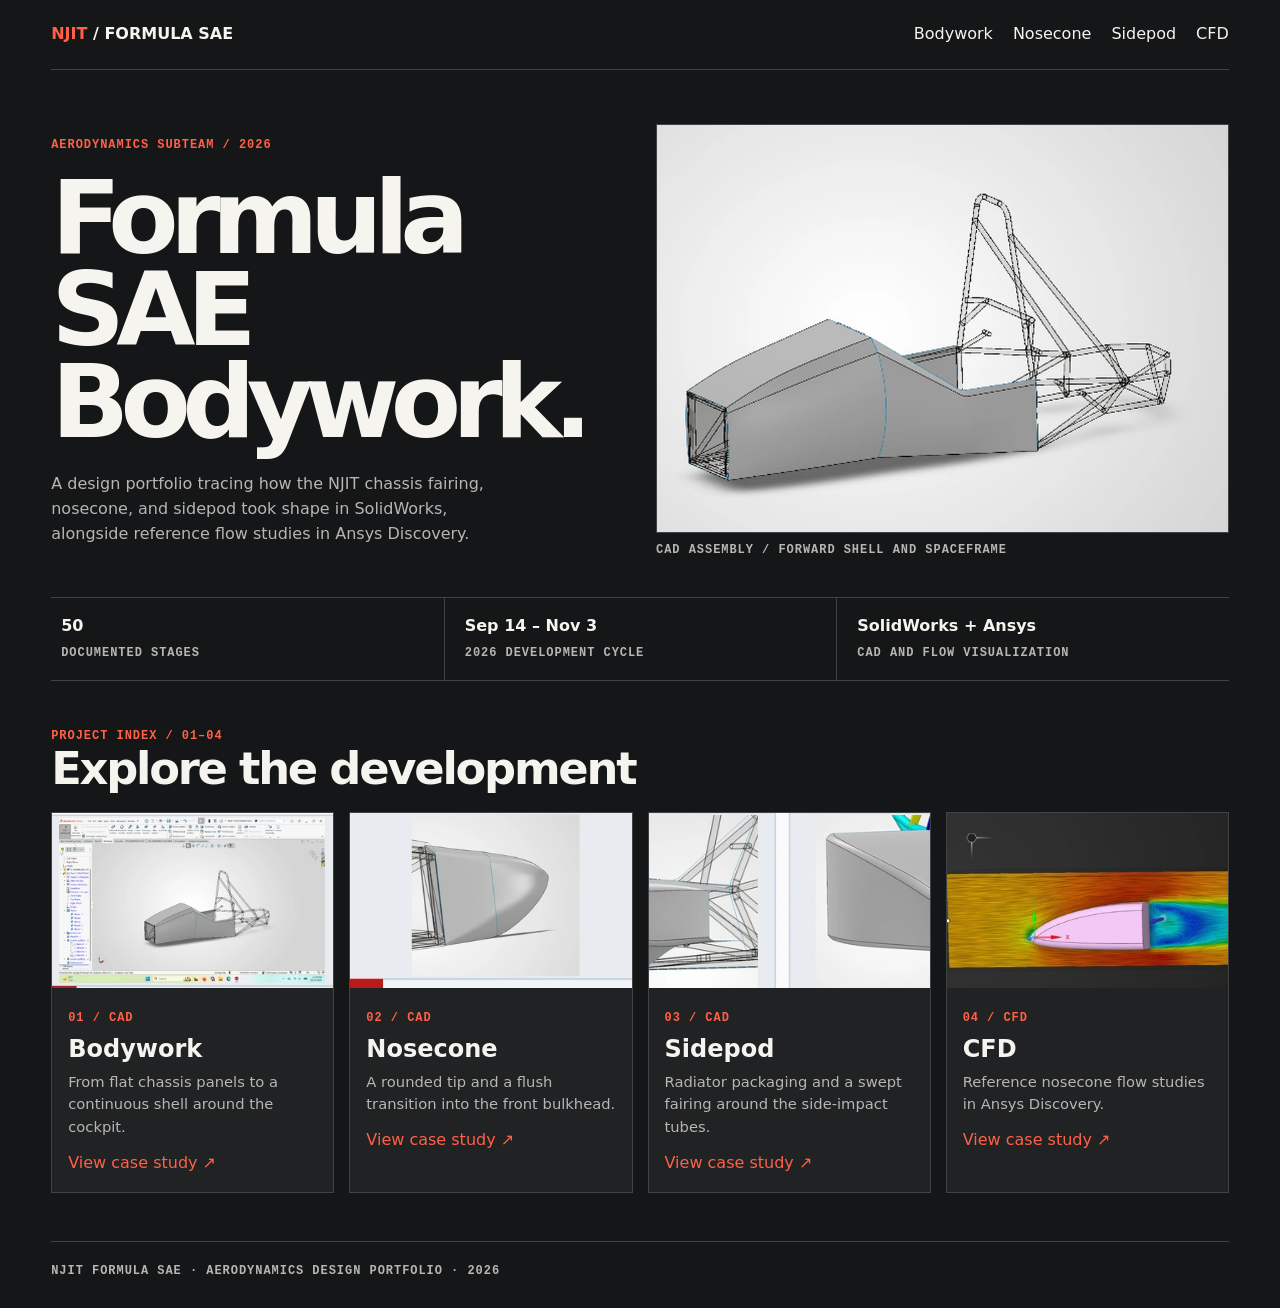
==== index.html @ b89edda3 "Add NJIT Formula SAE design portfolio" ====
<!doctype html><html lang="en"><head><meta charset="utf-8"><meta name="viewport" content="width=device-width, initial-scale=1"><meta name="description" content="NJIT Formula SAE CAD and CFD design portfolio"><title>Design portfolio | NJIT Formula SAE</title><link rel="stylesheet" href="style.css"></head><body><header><a class="brand" href="index.html"><b>NJIT</b> / FORMULA SAE</a><nav aria-label="Portfolio sections"><a href="bodywork.html">Bodywork</a><a href="nosecone.html">Nosecone</a><a href="sidepod.html">Sidepod</a><a href="cfd.html">CFD</a></nav></header><main><section class="hero"><div><div class="tag">Aerodynamics subteam / 2026</div><h1>Formula SAE<br>Bodywork.</h1><p>A design portfolio tracing how the NJIT chassis fairing, nosecone, and sidepod took shape in SolidWorks, alongside reference flow studies in Ansys Discovery.</p></div><figure><img src="assets/hero.webp" alt="CAD view of the forward bodywork fitted over the Formula SAE tubular chassis"><figcaption>CAD assembly / forward shell and spaceframe</figcaption></figure></section><div class="stats"><div><strong>50</strong><span class="meta">Documented stages</span></div><div><strong>Sep 14 – Nov 3</strong><span class="meta">2026 development cycle</span></div><div><strong>SolidWorks + Ansys</strong><span class="meta">CAD and flow visualization</span></div></div><section id="work"><div class="tag">Project index / 01–04</div><h2>Explore the development</h2><div class="grid"><a class="card" href="bodywork.html"><img src="assets/bodywork.webp" alt=""><div><span class="tag">01 / CAD</span><h3>Bodywork</h3><p>From flat chassis panels to a continuous shell around the cockpit.</p><span class="arrow">View case study ↗</span></div></a><a class="card" href="nosecone.html"><img src="assets/nosecone.webp" alt=""><div><span class="tag">02 / CAD</span><h3>Nosecone</h3><p>A rounded tip and a flush transition into the front bulkhead.</p><span class="arrow">View case study ↗</span></div></a><a class="card" href="sidepod.html"><img src="assets/sidepod.webp" alt=""><div><span class="tag">03 / CAD</span><h3>Sidepod</h3><p>Radiator packaging and a swept fairing around the side-impact tubes.</p><span class="arrow">View case study ↗</span></div></a><a class="card" href="cfd.html"><img src="assets/cfd.webp" alt=""><div><span class="tag">04 / CFD</span><h3>CFD</h3><p>Reference nosecone flow studies in Ansys Discovery.</p><span class="arrow">View case study ↗</span></div></a></div></section></main><footer class="meta">NJIT Formula SAE · Aerodynamics design portfolio · 2026</footer></body></html>
---- style.css ----
:root{color-scheme:dark;--bg:#151617;--panel:#202224;--ink:#f6f4ef;--muted:#b7b6b3;--line:#414243;--accent:#ff6147}
*{box-sizing:border-box}body{margin:0;background:var(--bg);color:var(--ink);font:16px/1.55 system-ui,sans-serif}a{color:inherit}a:focus-visible{outline:3px solid var(--accent);outline-offset:5px}img{display:block;width:100%}header,main,footer{width:min(1240px,92%);margin:auto}header{display:flex;align-items:center;justify-content:space-between;gap:20px;padding:22px 0;border-bottom:1px solid var(--line)}header a,nav a,.card,.back,.next{text-decoration:none}nav{display:flex;gap:20px;flex-wrap:wrap}nav a:hover,nav a[aria-current],.back:hover,.next:hover{color:var(--accent)}.brand{font-weight:850;white-space:nowrap}.brand b,.tag,.arrow{color:var(--accent)}.tag,.meta,figcaption{font:700 .75rem/1.5 ui-monospace,monospace;letter-spacing:.08em;text-transform:uppercase}.meta,figcaption{color:var(--muted)}h1,h2,h3,p{margin:0}h1{font-size:clamp(3.4rem,8vw,7.5rem);line-height:.9;letter-spacing:-.085em;margin:18px 0 24px}h2{font-size:clamp(1.7rem,4vw,2.8rem);letter-spacing:-.05em;line-height:1.05}h3{line-height:1.15}.hero{display:grid;grid-template-columns:1fr 1fr;gap:32px;align-items:center;padding:54px 0 38px}.hero p,.detail p,.card p{color:var(--muted)}.hero p{max-width:44ch}.hero img{aspect-ratio:1.4;object-fit:cover;border:1px solid var(--line)}figure{margin:0}figcaption{padding-top:8px}.stats{display:grid;grid-template-columns:repeat(3,1fr);border-block:1px solid var(--line);margin-bottom:46px}.stats div{padding:16px 10px}.stats div+div{border-left:1px solid var(--line);padding-left:20px}.stats strong{display:block}.grid{display:grid;grid-template-columns:repeat(4,1fr);gap:15px;margin:20px 0 48px}.card{background:var(--panel);border:1px solid var(--line);display:flex;flex-direction:column}.card:hover{border-color:var(--accent)}.card img{aspect-ratio:1.6;object-fit:cover}.card div{padding:16px;flex:1}.card h3{font-size:1.5rem;margin:7px 0}.card p{font-size:.92rem}.arrow{display:block;margin-top:12px}.detail{padding:34px 0 48px}.detail h1{font-size:clamp(3.3rem,9vw,7rem)}.detail .intro{font-size:1.25rem;max-width:68ch;margin-bottom:32px}.back{display:inline-block;margin-bottom:28px}.steps{display:grid;grid-template-columns:repeat(3,1fr);gap:20px;margin:20px 0 40px}.step{border-top:2px solid var(--accent);background:var(--panel);padding:18px}.step h3{margin:8px 0}.gallery{display:grid;gap:24px;margin:20px 0 32px}.gallery img{border:1px solid var(--line)}.gallery a:hover img{border-color:var(--accent)}.note{border-left:3px solid var(--accent);padding:12px 18px;margin:24px 0;background:var(--panel)}footer{border-top:1px solid var(--line);padding:20px 0 28px}.next{display:inline-block;padding:10px 0;color:var(--accent)}
@media(max-width:880px){.grid{grid-template-columns:repeat(2,1fr)}}
@media(max-width:620px){header{align-items:flex-start;flex-direction:column;gap:10px}nav{gap:13px;font-size:.9rem}.hero,.steps{grid-template-columns:1fr}.hero{padding-top:36px}.stats .meta{font-size:.65rem}.grid{gap:9px}.card div{padding:11px}.card h3{font-size:1.25rem}}
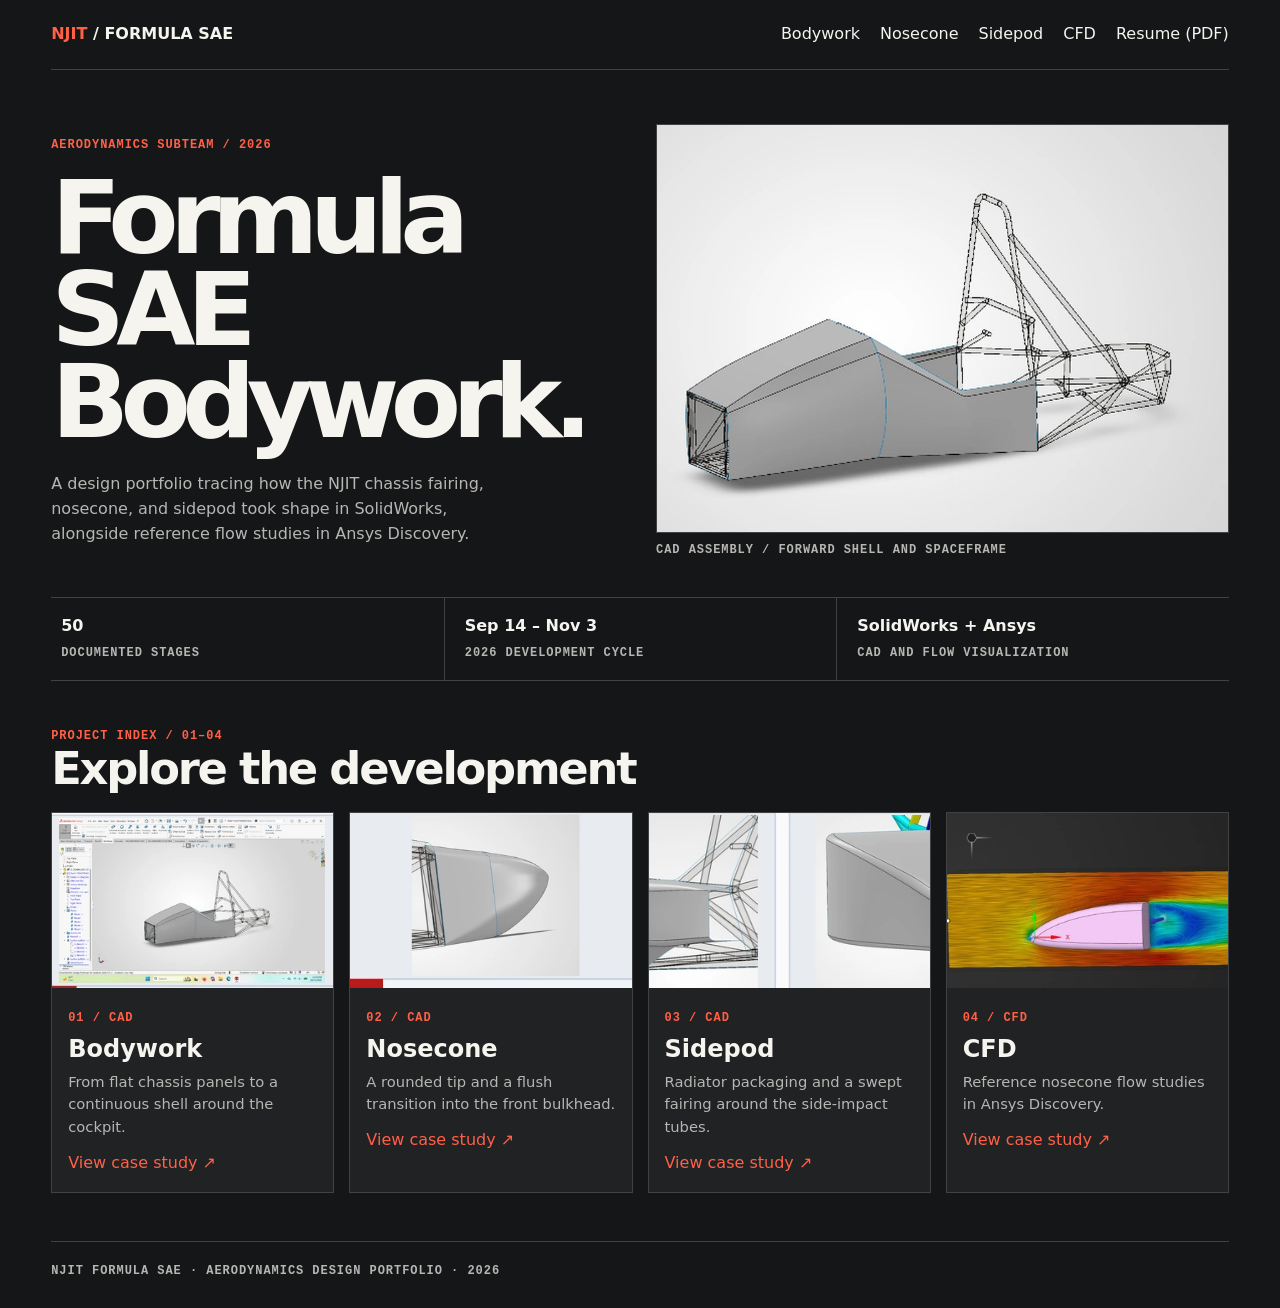
==== commit c4fd2417: "Add public resume to portfolio navigation" ====
--- a/index.html
+++ b/index.html
@@ -1 +1 @@
-<!doctype html><html lang="en"><head><meta charset="utf-8"><meta name="viewport" content="width=device-width, initial-scale=1"><meta name="description" content="NJIT Formula SAE CAD and CFD design portfolio"><title>Design portfolio | NJIT Formula SAE</title><link rel="stylesheet" href="style.css"></head><body><header><a class="brand" href="index.html"><b>NJIT</b> / FORMULA SAE</a><nav aria-label="Portfolio sections"><a href="bodywork.html">Bodywork</a><a href="nosecone.html">Nosecone</a><a href="sidepod.html">Sidepod</a><a href="cfd.html">CFD</a></nav></header><main><section class="hero"><div><div class="tag">Aerodynamics subteam / 2026</div><h1>Formula SAE<br>Bodywork.</h1><p>A design portfolio tracing how the NJIT chassis fairing, nosecone, and sidepod took shape in SolidWorks, alongside reference flow studies in Ansys Discovery.</p></div><figure><img src="assets/hero.webp" alt="CAD view of the forward bodywork fitted over the Formula SAE tubular chassis"><figcaption>CAD assembly / forward shell and spaceframe</figcaption></figure></section><div class="stats"><div><strong>50</strong><span class="meta">Documented stages</span></div><div><strong>Sep 14 – Nov 3</strong><span class="meta">2026 development cycle</span></div><div><strong>SolidWorks + Ansys</strong><span class="meta">CAD and flow visualization</span></div></div><section id="work"><div class="tag">Project index / 01–04</div><h2>Explore the development</h2><div class="grid"><a class="card" href="bodywork.html"><img src="assets/bodywork.webp" alt=""><div><span class="tag">01 / CAD</span><h3>Bodywork</h3><p>From flat chassis panels to a continuous shell around the cockpit.</p><span class="arrow">View case study ↗</span></div></a><a class="card" href="nosecone.html"><img src="assets/nosecone.webp" alt=""><div><span class="tag">02 / CAD</span><h3>Nosecone</h3><p>A rounded tip and a flush transition into the front bulkhead.</p><span class="arrow">View case study ↗</span></div></a><a class="card" href="sidepod.html"><img src="assets/sidepod.webp" alt=""><div><span class="tag">03 / CAD</span><h3>Sidepod</h3><p>Radiator packaging and a swept fairing around the side-impact tubes.</p><span class="arrow">View case study ↗</span></div></a><a class="card" href="cfd.html"><img src="assets/cfd.webp" alt=""><div><span class="tag">04 / CFD</span><h3>CFD</h3><p>Reference nosecone flow studies in Ansys Discovery.</p><span class="arrow">View case study ↗</span></div></a></div></section></main><footer class="meta">NJIT Formula SAE · Aerodynamics design portfolio · 2026</footer></body></html>+<!doctype html><html lang="en"><head><meta charset="utf-8"><meta name="viewport" content="width=device-width, initial-scale=1"><meta name="description" content="NJIT Formula SAE CAD and CFD design portfolio"><title>Design portfolio | NJIT Formula SAE</title><link rel="stylesheet" href="style.css"></head><body><header><a class="brand" href="index.html"><b>NJIT</b> / FORMULA SAE</a><nav aria-label="Portfolio sections"><a href="bodywork.html">Bodywork</a><a href="nosecone.html">Nosecone</a><a href="sidepod.html">Sidepod</a><a href="cfd.html">CFD</a><a href="resume.pdf">Resume (PDF)</a></nav></header><main><section class="hero"><div><div class="tag">Aerodynamics subteam / 2026</div><h1>Formula SAE<br>Bodywork.</h1><p>A design portfolio tracing how the NJIT chassis fairing, nosecone, and sidepod took shape in SolidWorks, alongside reference flow studies in Ansys Discovery.</p></div><figure><img src="assets/hero.webp" alt="CAD view of the forward bodywork fitted over the Formula SAE tubular chassis"><figcaption>CAD assembly / forward shell and spaceframe</figcaption></figure></section><div class="stats"><div><strong>50</strong><span class="meta">Documented stages</span></div><div><strong>Sep 14 – Nov 3</strong><span class="meta">2026 development cycle</span></div><div><strong>SolidWorks + Ansys</strong><span class="meta">CAD and flow visualization</span></div></div><section id="work"><div class="tag">Project index / 01–04</div><h2>Explore the development</h2><div class="grid"><a class="card" href="bodywork.html"><img src="assets/bodywork.webp" alt=""><div><span class="tag">01 / CAD</span><h3>Bodywork</h3><p>From flat chassis panels to a continuous shell around the cockpit.</p><span class="arrow">View case study ↗</span></div></a><a class="card" href="nosecone.html"><img src="assets/nosecone.webp" alt=""><div><span class="tag">02 / CAD</span><h3>Nosecone</h3><p>A rounded tip and a flush transition into the front bulkhead.</p><span class="arrow">View case study ↗</span></div></a><a class="card" href="sidepod.html"><img src="assets/sidepod.webp" alt=""><div><span class="tag">03 / CAD</span><h3>Sidepod</h3><p>Radiator packaging and a swept fairing around the side-impact tubes.</p><span class="arrow">View case study ↗</span></div></a><a class="card" href="cfd.html"><img src="assets/cfd.webp" alt=""><div><span class="tag">04 / CFD</span><h3>CFD</h3><p>Reference nosecone flow studies in Ansys Discovery.</p><span class="arrow">View case study ↗</span></div></a></div></section></main><footer class="meta">NJIT Formula SAE · Aerodynamics design portfolio · 2026</footer></body></html>
